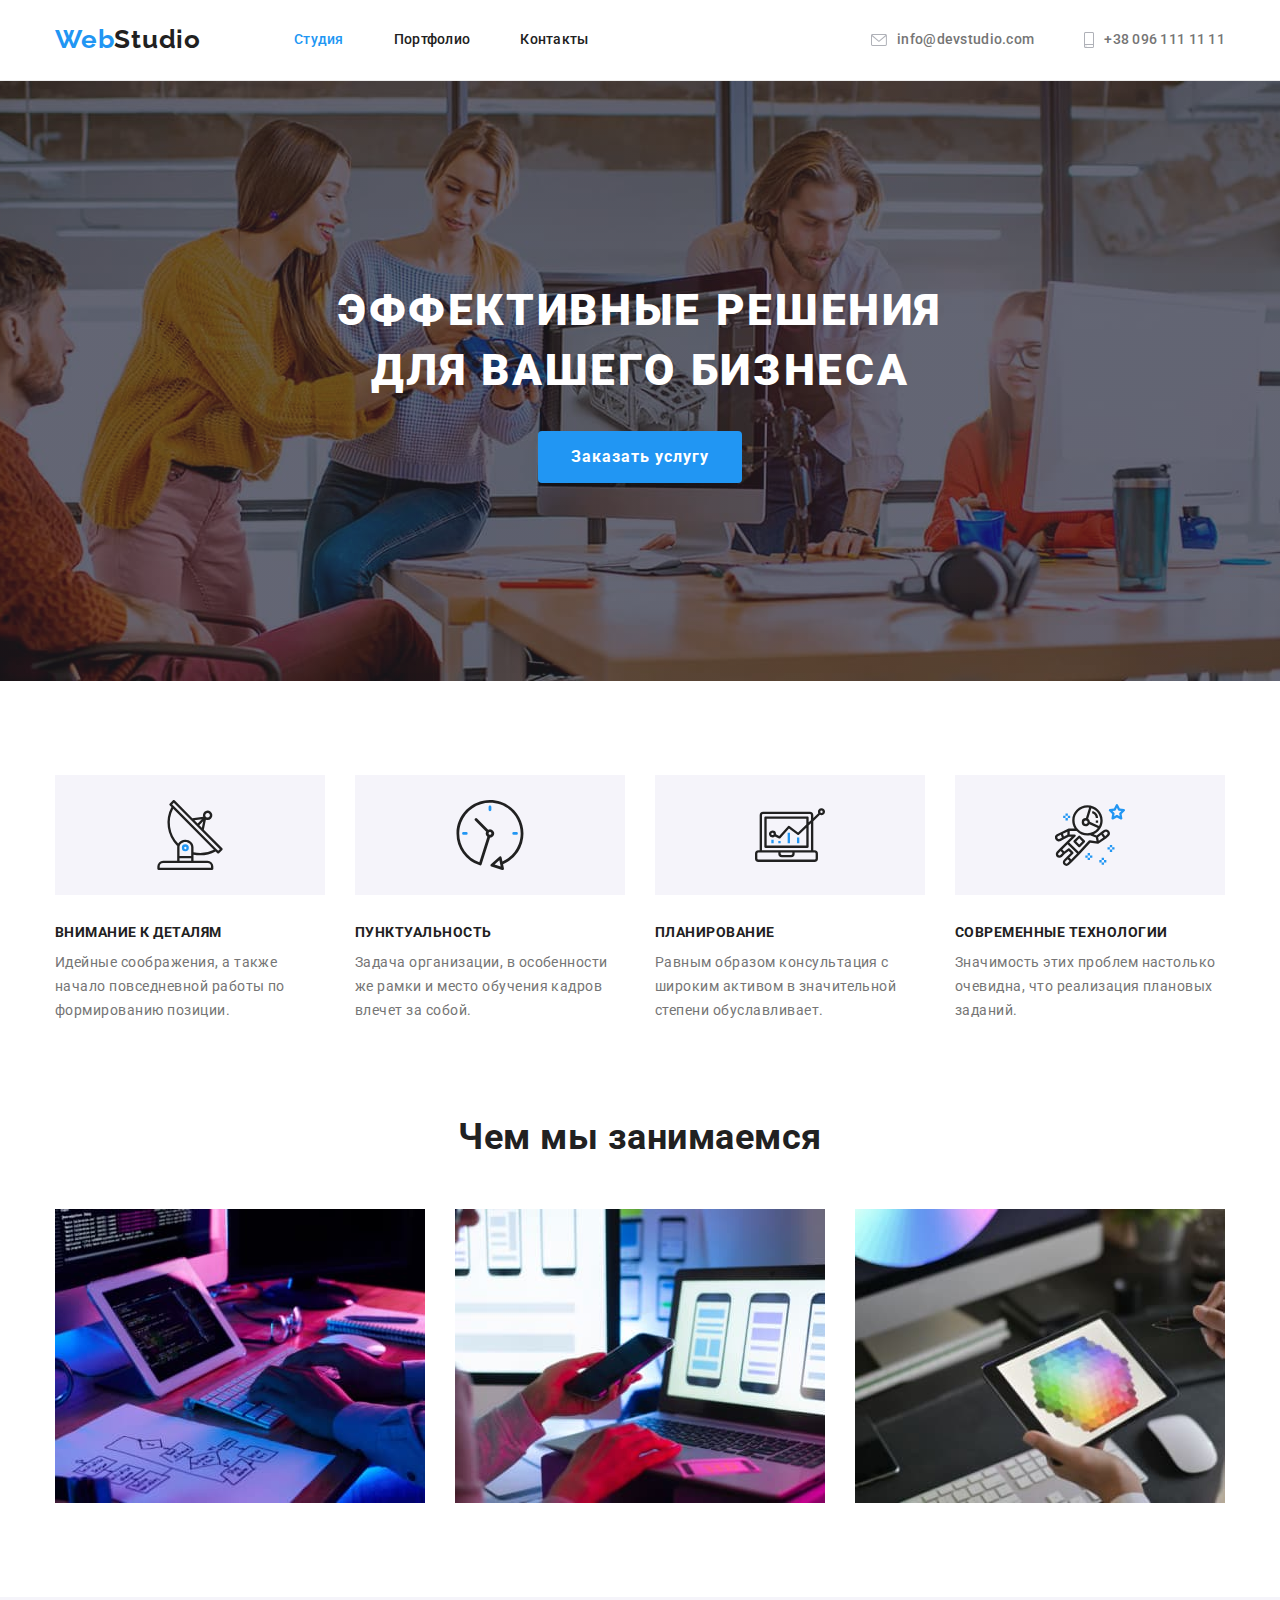
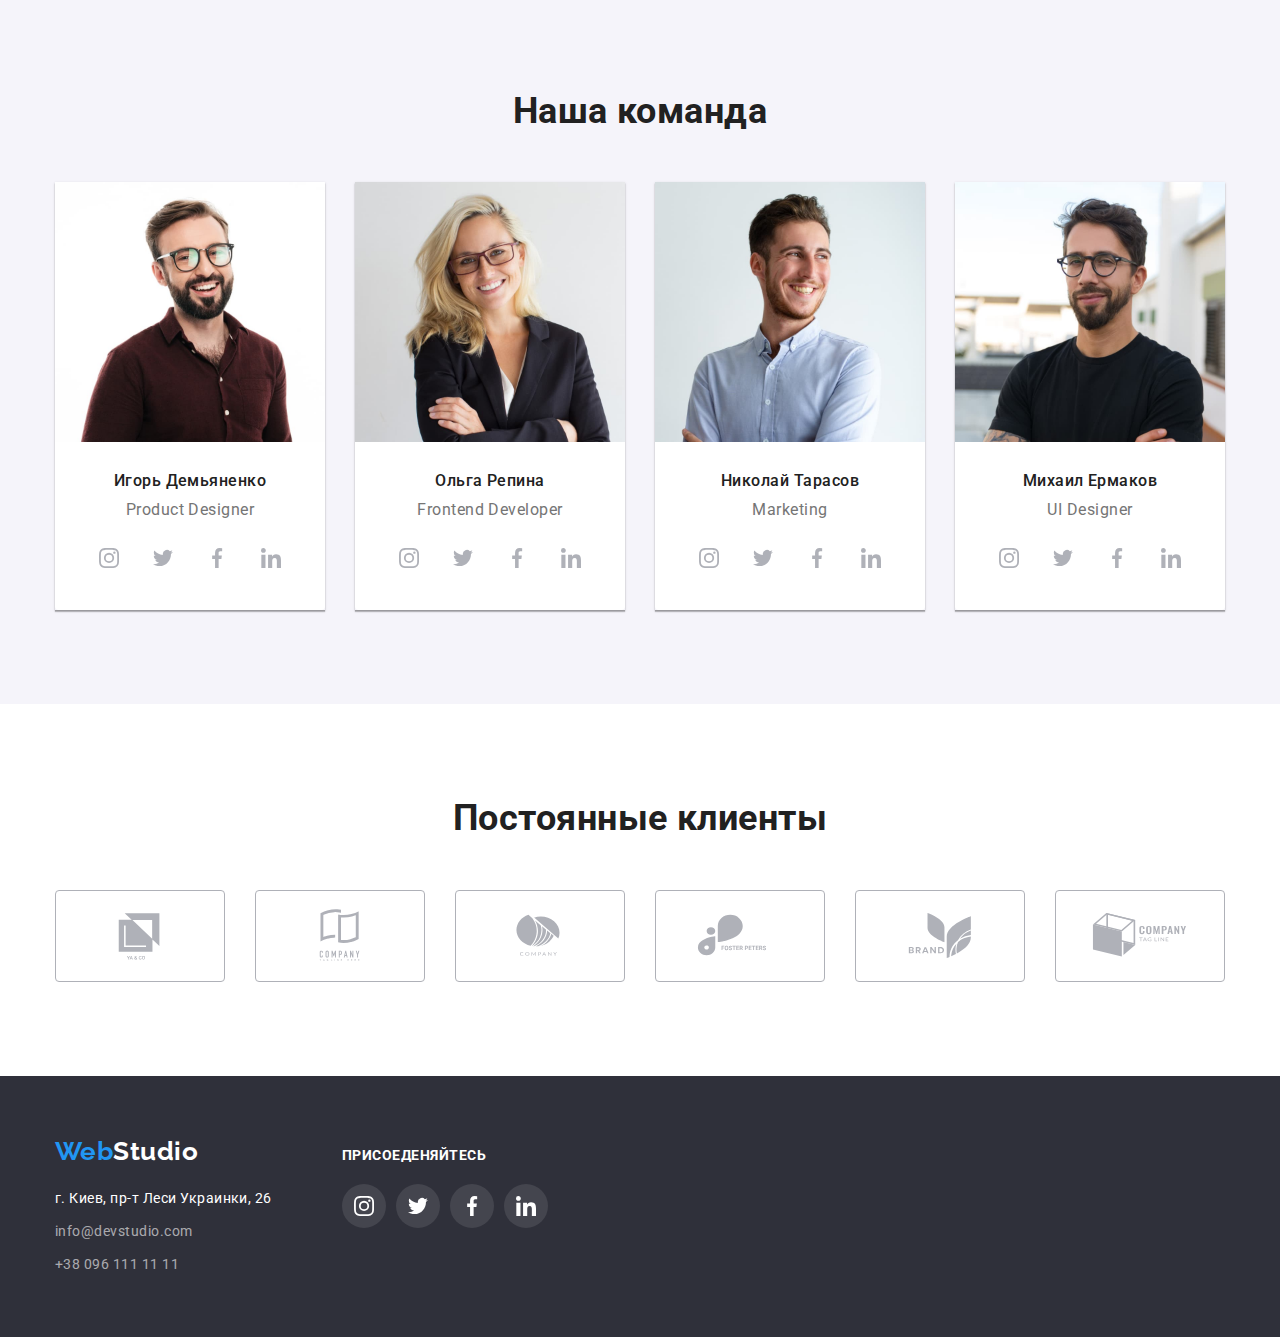
==== index.html @ 66652ff0 "создал репозиторий номер 5" ====
<!DOCTYPE html>
<html lang="ru">
<head>
    <meta charset="UTF-8">
    <meta http-equiv="X-UA-Compatible" content="IE=edge">
    <meta name="viewport" content="width=device-width, initial-scale=1.0">
    <title>WebStudio</title>
    <link href="https://fonts.googleapis.com/css2?family=Raleway:wght@700&family=Roboto:wght@400;500;700;900&display=swap"
        rel="stylesheet"/>
    <link rel="stylesheet" href="https://cdnjs.cloudflare.com/ajax/libs/modern-normalize/1.1.0/modern-normalize.min.css"/>
    <link rel="stylesheet" href="./css/styles.css" />
</head> 
<body class="page">
    <!-- Шапка страницы -->
    <header class="page-header">
        <div class="conteiner flex-header">
            <a href="./index.html" class="header__link--logo"><span class="color__text--logo">Web</span>Studio</a>
                <nav class="site-nav">
                    <ul class="header-nav list">
                        <li class="header-item"><a class="link current" href="./index.html">Студия</a></li>
                        <li class="header-item"><a class="link" href="./portfolio.html">Портфолио</a></li>
                        <li class="header-item"><a class="link" href="">Контакты</a></li>
                    </ul>
                </nav>
                    <ul class="contact list">
                        <li class="contact-item">
                            <a class="link-item" href="mailto:info@devstudio.com">
                                <svg class="contact-icon-mail">
                                    <use href="./images/symbol-defs.svg#icon-envelope">
                                    </use>
                                </svg>info@devstudio.com</a>
                            </li>
                        <li class="contact-item">
                            <a class="link-item" href="tel+380961111111">
                                <svg class="contact-icon-tel">
                                    <use href="./images/symbol-defs.svg#icon-smartphone">
                                    </use>
                                </svg>+38 096 111 11 11</a>
                             </li>
                    </ul>
        </div>
    </header>
    <!-- Уникальный контент страницы -->
    <main>
        <!-- Секция Герой -->
        <section class="hero">
            <div class="conteiner">
                <h1 class="hero-title">Эффективные решения для вашего бизнеса</h1>
                    <button class="hero-button" type="button">Заказать услугу</button>
            </div>
         </section>

         <!-- Секция Наши преимущества -->
        <section class="advantage">
            <div class="conteiner section">
            <!--Скрытый заголовок-->
        <h2 class="visually-hidden">Наши преимущества</h2>
            <ul class="advantage-list list">
                <li class="item icon-antenna">
                    <h3 class="advantage-title">Внимание к деталям</h3>
                    <p class="advantage-text">Идейные соображения, а также начало повседневной работы по формированию позиции.</p></li>
                <li class="item icon-clock">
                    <h3 class="advantage-title">Пунктуальность</h3>
                    <p class="advantage-text">Задача организации, в особенности же рамки и место обучения кадров влечет за собой.</p></li>
                <li class="item icon-diagram">
                    <h3 class="advantage-title">Планирование</h3>
                    <p class="advantage-text">Равным образом консультация с широким активом в значительной степени обуславливает.</p></li>
                <li class="item icon-astronaut">
                    <h3 class="advantage-title">Современные технологии</h3>
                    <p class="advantage-text">Значимость этих проблем настолько очевидна, что реализация плановых заданий.</p></li>
                </ul>
                
            </div>
    </section>

    <!-- Секция Примеры работ -->
    <section class="work-example">
        <div class="conteiner section">
        <h2 class="work-example-title">Чем мы занимаемся</h2>
            <ul class="example-images list">
                <div class="images-box">
                <li class="item"><img src="./images/img.jpg" alt="клавиатура и планшет" width="370"/></li>
                <li class="item"><img src="./images/img-2.jpg" alt="смартфон и ноутбук" width="370"/></li>
                <li class="item"><img src="./images/img-3.jpg" alt="планшет" width="370"/></li>
                </div>
            </ul>
            
        </div>
    </section>

         <!-- Секция Сотрудники -->
        <section class="employees">
            <div class="conteiner section">
            <h2 class="employees-title">Наша команда</h2>
                <ul class="employees-cards list">
                    <li class="card-item">
                        <div class="employees-cards-thumb">
                            <img src="./images/employees/img.jpg" alt="Сотрудник Игорь" width="270"/>
                        </div>
                        <div class="employees-cards-content">
                            <h3 class="card-title">Игорь Демьяненко</h3>
                            <p class="card-text" lang="en">Product Designer</p>
                                <ul class="social-link">
                                    <li class="link-icon">
                                         <a class="item-link" href="/">
                                         <svg class="item-icon">
                                            <use href="./images/symbol-defs.svg#icon-instagram"></use>
                                         </svg>
                                         </a>
                                     </li>
                                     <li class="link-icon">
                                        <a class="item-link" href="/">
                                        <svg class="item-icon">
                                            <use href="./images/symbol-defs.svg#icon-twitter"></use>
                                        </svg>
                                        </a>
                                    </li>
                                    <li class="link-icon">
                                        <a class="item-link" href="/">
                                            <svg class="item-icon">
                                                <use href="./images/symbol-defs.svg#icon-facebook"></use>
                                            </svg>
                                            </a>
                                     </li>
                                     <li class="link-icon">
                                         <a class="item-link" href="/">
                                            <svg class="item-icon">
                                                <use href="./images/symbol-defs.svg#icon-linkedin"></use>
                                            </svg>
                                            </a>
                                    </li>
                                 </ul>
                             </div>
                        </li>
                
                    <li class="card-item">
                        <div class="employees-cards-thumb">
                            <img src="./images/employees/img-2.jpg" alt="Сотрудник Ольга" width="270"/>
                        </div>
                        <div class="employees-cards-content">
                         <h3 class="card-title">Ольга Репина</h3>
                            <p class="card-text" lang="en">Frontend Developer</p>
                            <ul class="social-link">
                                <li class="link-icon">
                                    <a class="item-link" href="/">
                                        <svg class="item-icon">
                                            <use href="./images/symbol-defs.svg#icon-instagram"></use>
                                        </svg>
                                    </a>
                                </li>
                                <li class="link-icon">
                                    <a class="item-link" href="/">
                                        <svg class="item-icon">
                                            <use href="./images/symbol-defs.svg#icon-twitter"></use>
                                        </svg>
                                    </a>
                                </li>
                                <li class="link-icon">
                                    <a class="item-link" href="/">
                                        <svg class="item-icon">
                                            <use href="./images/symbol-defs.svg#icon-facebook"></use>
                                        </svg>
                                    </a>
                                </li>
                                <li class="link-icon">
                                    <a class="item-link" href="/">
                                        <svg class="item-icon">
                                            <use href="./images/symbol-defs.svg#icon-linkedin"></use>
                                        </svg>
                                    </a>
                                </li>
                            </ul>
                        </div>
                    </li> 
                    <li class="card-item">
                        <div class="employees-cards-thumb">
                            <img src="./images/employees/img-3.jpg" alt="Сотрудник Николай" width="270"/>
                        </div>
                        <div class="employees-cards-content">
                            <h3 class="card-title">Николай Тарасов</h3>
                            <p class="card-text" lang="en">Marketing</p>
                            <ul class="social-link">
                                <li class="link-icon">
                                    <a class="item-link" href="/">
                                        <svg class="item-icon">
                                            <use href="./images/symbol-defs.svg#icon-instagram"></use>
                                        </svg>
                                    </a>
                                </li>
                                <li class="link-icon">
                                    <a class="item-link" href="/">
                                        <svg class="item-icon">
                                            <use href="./images/symbol-defs.svg#icon-twitter"></use>
                                        </svg>
                                    </a>
                                </li>
                                <li class="link-icon">
                                    <a class="item-link" href="/">
                                        <svg class="item-icon">
                                            <use href="./images/symbol-defs.svg#icon-facebook"></use>
                                        </svg>
                                    </a>
                                </li>
                                <li class="link-icon">
                                    <a class="item-link" href="/">
                                        <svg class="item-icon">
                                            <use href="./images/symbol-defs.svg#icon-linkedin"></use>
                                        </svg>
                                    </a>
                                </li>
                            </ul>
                        </div>
                    </li> 
                    <li class="card-item">
                        <div class="employees-cards-thumb">
                            <img src="./images/employees/img-4.jpg" alt="Сотрудник Михаил" width="270"/>
                        </div>
                        <div class="employees-cards-content">
                            <h3 class="card-title">Михаил Ермаков</h3>
                            <p class="card-text" lang="en">UI Designer</p>
                            <ul class="social-link">
                                <li class="link-icon">
                                    <a class="item-link" href="/">
                                        <svg class="item-icon">
                                            <use href="./images/symbol-defs.svg#icon-instagram"></use>
                                        </svg>
                                    </a>
                                </li>
                                <li class="link-icon">
                                    <a class="item-link" href="/">
                                        <svg class="item-icon">
                                            <use href="./images/symbol-defs.svg#icon-twitter"></use>
                                        </svg>
                                    </a>
                                </li>
                                <li class="link-icon">
                                    <a class="item-link" href="/">
                                        <svg class="item-icon">
                                            <use href="./images/symbol-defs.svg#icon-facebook"></use>
                                        </svg>
                                    </a>
                                </li>
                                <li class="link-icon">
                                    <a class="item-link" href="/">
                                        <svg class="item-icon">
                                            <use href="./images/symbol-defs.svg#icon-linkedin"></use>
                                        </svg>
                                    </a>
                                </li>
                            </ul>
                        </div>
                    </li> 
                </ul>
            </div>
        </section>
        <section class="regular-customers">
            <div class="conteiner">
                <h2 class="customers-title">Постоянные клиенты</h2>
            <ul class="customers-list list">
                <li class="customers-item">
                    <a class="customers-link" href="/">
                    <svg class="customers-icon">
                        <use href="./images/symbol-defs.svg#icon-yaco">
                        </use>
                    </svg>
                </a>
                </li>
                <li class="customers-item"> 
                    <a class="customers-link" href="/">
                        <svg class="customers-icon">
                            <use href="./images/symbol-defs.svg#icon-company-th">
                            </use>
                        </svg>
                        </a>
                </li>
                <li class="customers-item"> 
                    <a class="customers-link" href="/">
                        <svg class="customers-icon">
                            <use href="./images/symbol-defs.svg#icon-company">
                            </use>
                        </svg>
                        </a>
                </li>
                <li class="customers-item"> 
                    <a class="customers-link" href="/">
                        <svg class="customers-icon">
                            <use href="./images/symbol-defs.svg#icon-foster">
                            </use>
                        </svg>
                        </a>
                </li>
                <li class="customers-item"> 
                    <a class="customers-link" href="/">
                        <svg class="customers-icon">
                            <use href="./images/symbol-defs.svg#icon-brand">
                            </use>
                        </svg>
                        </a>
                </li>
                <li class="customers-item"> 
                    <a class="customers-link" href="/">
                        <svg class="customers-icon">
                            <use href="./images/symbol-defs.svg#icon-company-tag-line">
                            </use>
                        </svg>
                        </a>
                </li>
            </ul>
            </div>
        </section>
    </main>

    <!-- Подвал страницы -->
    <footer class="page-footer">
        <div class="conteiner flex-footer">
        <div class="flex-box">
            <a href="/" class="footer__link--logo"><span class="color__text--logo">Web</span>Studio</a>
        <address>
            <ul class="footer-contact list">
                <li class="item"><p class="footer-text">г. Киев, пр-т Леси Украинки, 26</p></li>
                <li class="item"><a class="link" href="mailto:info@devstudio.com">info@devstudio.com</a></li>
                <li class="item"><a class="link" href="tel+380961111111">+38 096 111 11 11</a></li>
            </ul>
        </address>
        </div>
        <div class="flex-box-social">
        <article class="foter-title">Присоеденяйтесь</article>
        <ul class="footer-social-link">
        <li class="footer-link-icon">
            <a class="footer-item-link" href="/">
                <svg class="footer-icon">
                    <use href="./images/symbol-defs.svg#icon-instagram"></use>
                </svg>
            </a>
        </li>
        <li class="footer-link-icon">
            <a class="footer-item-link" href="/">
                 <svg class="footer-icon">
                 <use href="./images/symbol-defs.svg#icon-twitter"></use>
                </svg>
            </a>
        </li>
        <li class="footer-link-icon">
            <a class="footer-item-link" href="/">
                <svg class="footer-icon">
                    <use href="./images/symbol-defs.svg#icon-facebook"></use>
                 </svg>
            </a>
        </li>
        <li class="footer-link-icon">
            <a class="footer-item-link" href="/">
                 <svg class="footer-icon">
                    <use href="./images/symbol-defs.svg#icon-linkedin"></use>
                </svg>
            </a>
        </li>
        </ul>
        </div>
        </div>
    </footer>
</body>
</html>
---- css/styles.css ----
/* Сброс марджинов и падингов по тегам */
ul {
  padding: 0px;
  margin: 0px;
}
h1,
h2,
h3,
h4,
h5,
h6 {
  padding: 0px;
  margin: 0px;
}
p {
  padding: 0px;
  margin: 0px;
}
img {
  display: block;
  max-width: 100%;
  height: auto;
}
/* Переменные (var) */
:root {
  --primery-text-color: #757575;
  --title-text-color: #212121;
  --accent-color: #2196f3;
  --hero-footer-bcg-color: #2f303a;
  --primery-bcg-color: #ffffff;
  --employees-bcg-color: #f5f4fa;
  --footer-contact-color: rgba(255, 255, 255, 0.6);
  --hero-button-hover-color: #188ce8;
  --border-color-cards: #eeeeee;
  --card-set-gap: 30px;
  --primery-gap: 30px;
  --primery-icon-color: rgba(175, 177, 184, 1);
}

/* Сброс точек и подчеркиваний */
.list {
  list-style: none;
}

/* Скрытый заголовки */
/* .hidden-title {
  visibility: hidden;
  display: none;
} */

.visually-hidden {
  position: absolute;
  width: 1px;
  height: 1px;
  margin: -1px;
  padding: 0;
  overflow: hidden;
  border: 0;
  clip: rect(0 0 0 0);
}
/* Стилизация кнопки */
button {
  color: var(--title-text-color);
  background-color: var(--employees-bcg-color);
  font-family: inherit;
  font-weight: 500;
  font-size: 16px;
  line-height: 1.62;
  text-align: center;

  cursor: pointer;
  display: inline-block;
  padding: 6px 22px;
  border-radius: 4px;
  border: 1px solid transparent;
}

button:hover,
button:focus {
  color: var(--primery-bcg-color);
  background-color: var(--accent-color);
  box-shadow: 0px 3px 1px rgba(0, 0, 0, 0.1), 0px 1px 2px rgba(0, 0, 0, 0.08),
    0px 2px 2px rgba(0, 0, 0, 0.12);
}

/* Контейнер Центровочный */
.conteiner {
  margin-right: auto;
  margin-left: auto;
  width: 1200px;

  /* outline: 1px solid red; */
  padding-right: 15px;
  padding-left: 15px;
}

/* Падинги для одинаковых секций */

/* Body */

body {
  color: var(--primery-text-color);
  background-color: var(--primery-bcg-color);
  font-family: "Roboto", sans-serif;
  letter-spacing: 0.03em;
}

/* Хедер */

.page-header {
  font-weight: 500;
  font-size: 14px;
  line-height: 1.14;
  letter-spacing: 0.02em;

  border-bottom: 1px solid #ececec;
}

.flex-header {
  display: flex;
  align-items: center;
}

/* Логотип */
.header__link--logo {
  color: var(--title-text-color);
  font-family: "Raleway", sans-serif;
  font-weight: 700;
  font-size: 26px;
  line-height: 1.19;
  letter-spacing: 0.03em;
  text-decoration: none;

  display: block;
  padding-top: 24px;
  padding-bottom: 25px;
}

.color__text--logo {
  color: var(--accent-color);
}
.header__link--logo:hover,
.header__link--logo:focus {
  color: var(--accent-color);
}

/* Навигация сайта */

.header-nav .link {
  color: var(--title-text-color);
  text-decoration: none;

  display: block;
  padding-top: 32px;
  padding-bottom: 32px;
}

.header-nav {
  display: flex;
  margin-left: 93px;
}

.header-nav > .header-item:not(:last-child) {
  margin-right: 50px;
}

.header-nav .link:hover,
.header-nav .link:focus,
.header-nav .current {
  color: var(--accent-color);
}

/* Контакты */

.contact {
  display: flex;
  margin-left: auto;
  align-items: center;
}

.contact > .contact-item:not(:last-child) {
  margin-right: 50px;
}

.contact .link-item {
  color: var(--primery-text-color);
  text-decoration: none;
  align-items: center;
  display: inline-flex;
  padding-top: 32px;
  padding-bottom: 32px;
}
.link-item .contact-icon-mail:hover,
.link-item .contact-icon-mail:focus {
  fill: var(--accent-color);
}
.link-item .contact-icon-tel:hover,
.link-item .contact-icon-tel:focus {
  fill: var(--accent-color);
}

.contact-item .link-item:hover,
.contact-item .link-item:focus {
  color: var(--accent-color);
}

.contact-icon-mail {
  width: 16px;
  height: 12px;
  fill: var(--primery-icon-color);
  margin-right: 10px;
  display: inline-flex;
}
.contact .link-item:hover .contact-icon-mail,
.contact .link-item:focus .contact-icon-mail {
  fill: var(--accent-color);
}
.contact .link-item:hover .contact-icon-tel,
.contact .link-item:focus .contact-icon-tel {
  fill: var(--accent-color);
}
.contact-icon-tel {
  width: 10px;
  height: 16px;
  fill: var(--primery-icon-color);
  margin-right: 10px;
  display: inline-flex;
}
/* Секция Герой */
.hero {
  background-color: var(--hero-footer-bcg-color);
  text-align: center;

  padding-top: 200px;
  padding-bottom: 200px;
  max-width: 1600px;
  height: 600px;
  margin: 0 auto;

  background-image: linear-gradient(
      to right,
      rgba(47, 48, 58, 0.4),
      rgba(47, 48, 58, 0.4)
    ),
    url(../images/Img-hero.jpg);
  background-repeat: no-repeat;
  background-size: cover;
  background-position: center;
}

/* Заголовок Героя */
.hero-title {
  color: var(--primery-bcg-color);
  font-weight: 900;
  font-size: 44px;
  line-height: 1.36;
  letter-spacing: 0.06em;
  text-transform: uppercase;
  text-align: center;
  /* outline: 1px solid red; */

  /* margin-top: 0; */
  max-width: 696px;
  margin: 0 auto;
  margin-bottom: 30px;
}

/* Кнопка в Герое */
.hero-button {
  color: var(--primery-bcg-color);
  background-color: var(--accent-color);
  font-family: inherit;
  font-weight: 700;
  font-size: 16px;
  line-height: 1.87;
  letter-spacing: 0.06em;

  padding: 10px 32px;
  border-radius: 4px;
  text-align: center;
  border: 1px solid transparent;
  display: inline-block;
}

.hero-button:hover,
.hero-button:focus {
  background-color: var(--hero-button-hover-color);
  box-shadow: 0px 4px 4px rgba(0, 0, 0, 0.15);
}

/* Секция наши преимущества  */

.advantage {
  color: var(--primery-text-color);
  background-color: var(--primery-bcg-color);
  padding-top: 94px;
  padding-bottom: 94px;
}

.advantage-list {
  display: flex;
}

.advantage-list > .item {
  flex-basis: calc(100% / 4);
  margin-right: var(--primery-gap);
}

.advantage-list > .item:last-child {
  margin-right: 0;
}

.advantage-list .item::before {
  content: "";
  margin-bottom: 30px;
  display: block;
  height: 120px;
  background-color: var(--employees-bcg-color);
  background-repeat: no-repeat;
  background-position: center;
}

.advantage-list .icon-antenna::before {
  background-image: url(../images/antenna.svg);
}

.advantage-list .icon-clock::before {
  background-image: url(../images/clock.svg);
}

.advantage-list .icon-diagram::before {
  background-image: url(../images/diagram.svg);
}

.advantage-list .icon-astronaut::before {
  background-image: url(../images/astronaut.svg);
}

/* Заголовок */
.advantage-title {
  color: var(--title-text-color);
  font-weight: 700;
  font-size: 14px;
  line-height: 1.14;
  text-transform: uppercase;

  margin-bottom: 10px;
}

/* Текст в секции Наши преимущества */
.advantage-text {
  font-size: 14px;
  line-height: 1.71;
}

/* Секция примеры работ */

.work-example {
  color: var(--primery-text-color);
  background-color: var(--primery-bcg-color);
  padding-bottom: 94px;
}

.images-box {
  display: flex;
}

.images-box > .item {
  flex-basis: calc(100% / 3);
  margin-right: var(--primery-gap);
}
.images-box > .item:last-child {
  margin-right: 0;
}

/* Заголовок */
.work-example-title {
  color: var(--title-text-color);
  font-weight: 700;
  font-size: 36px;
  line-height: 1.16;
  text-align: center;

  margin-bottom: 50px;
}

/* Секция сотрудники */

.employees {
  color: var(--primery-text-color);
  background-color: var(--employees-bcg-color);
  padding-top: 94px;
  padding-bottom: 94px;
}

.employees-cards {
  display: flex;
}

.employees-cards > .card-item {
  flex-basis: calc(100% / 4);
  margin-right: var(--primery-gap);
  box-shadow: 0px 1px 3px rgba(0, 0, 0, 0.12), 0px 1px 1px rgba(0, 0, 0, 0.14),
    0px 2px 1px rgba(0, 0, 0, 0.2);
}

.employees-cards > .card-item:last-child {
  margin-right: 0;
}

.employees-cards-content {
  background-color: var(--primery-bcg-color);
  padding-top: var(--primery-gap);
  padding-bottom: var(--primery-gap);
  list-style: none;
  border-radius: 0px 0px 4px 4px;
}
/* Заголовок */
.employees-title {
  color: var(--title-text-color);
  font-weight: 700;
  font-size: 36px;
  line-height: 1.16;
  text-align: center;

  margin-bottom: 50px;
}

/* Заголовок карточек сотрудников */
.card-title {
  color: var(--title-text-color);
  font-weight: 500;
  font-size: 16px;
  line-height: 1.18;
  text-align: center;

  margin-bottom: 10px;
}

/* Текст в карточках сотрудников */
.card-text {
  font-size: 16px;
  line-height: 1.18;
  text-align: center;
  margin-bottom: 16px;
}

.social-link {
  display: flex;
  justify-content: center;
  align-items: center;
  /* outline: 1px solid violet;
  background-color: yellow; */
}

.social-link .link-icon {
  list-style: none;
  width: 44px;
  height: 44px;
  margin-right: 10px;
  /* outline: 1px solid springgreen; */
}
.link-icon:last-child {
  margin-right: 0px;
}

/* .social-link .link-icon:hover,
.social-link .link-icon:focus {
  background-color: var(--accent-color);
} */

.item-link {
  border-radius: 50%;
  align-items: center;
  justify-content: center;
  /* padding: 12px; */
  display: inline-flex;
  width: 100%;
  height: 100%;
  fill: var(--primery-icon-color);
}

.item-link:hover,
.item-link:focus {
  fill: var(--primery-bcg-color);
  background-color: var(--accent-color);
}
.item-link .item-icon {
  height: 20px;
  width: 20px;
}

/* Секция наши постоянные клиенты */
.regular-customers {
  padding-top: 94px;
  padding-bottom: 94px;
}
.customers-title {
  color: var(--title-text-color);
  font-weight: 700;
  font-size: 36px;
  line-height: 1.16;
  text-align: center;
  margin-bottom: 50px;
}
.customers-list {
  display: flex;
  /* justify-content: center;
  align-items: center; */
}

.customers-list .customers-item {
  flex-basis: calc(100% / 6);
  margin-right: var(--primery-gap);
  width: 170px;
  height: 92px;
  /* border: 1px solid var(--primery-icon-color);
  border-radius: 4px; */
  /* padding: 16px 32px; */
}

.customers-list .customers-item:last-child {
  margin-right: 0px;
}

.customers-item .customers-link {
  display: inline-flex;
  text-decoration: none;
  border: 1px solid var(--primery-icon-color);
  border-radius: 4px;
  width: 100%;
  height: 100%;
  align-items: center;
  justify-content: center;
}

.customers-link .customers-icon {
  /* justify-content: center;
  align-items: center;
  background-repeat: no-repeat; */
  width: 106px;
  height: 60px;
  /* padding: 16px 32px; */
  fill: var(--primery-icon-color);
}
.customers-link:hover .customers-icon,
.customers-link:focus .customers-icon {
  fill: var(--accent-color);
}

.customers-item .customers-link:hover,
.customers-item .customers-link:focus {
  border: 1px solid var(--accent-color);
}

/* Футер */
.page-footer {
  color: var(--primery-bcg-color);
  background-color: var(--hero-footer-bcg-color);
  padding-top: 60px;
  padding-bottom: 60px;
}

/* Логотип */
.footer__link--logo {
  color: var(--primery-bcg-color);
  font-family: "Raleway", sans-serif;
  font-weight: 700;
  font-size: 26px;
  line-height: 1.19;
  text-decoration: none;

  display: block;
  margin-bottom: 20px;
}

.footer__link--logo:hover,
.footer__link--logo:focus {
  color: var(--accent-color);
}

/* Футер-контакты */
.footer-contact .link {
  color: var(--footer-contact-color);
  text-decoration: none;
  font-style: normal;
  font-family: Roboto;
  font-size: 14px;
  line-height: 1.71;
}

.footer-contact > .item:not(:last-child) {
  margin-bottom: 9px;
}

.footer-contact .link:hover,
.footer-contact .link:focus {
  color: var(--accent-color);
}

/* Футер текст */
.footer-text {
  font-size: 14px;
  line-height: 1.71;
  font-style: normal;

  margin-bottom: 9px;
}
.foter-title {
  color: var(--primery-bcg-color);
  font-weight: 700;
  font-size: 14px;
  line-height: 1.14;
  text-transform: uppercase;
  margin-bottom: 20px;
}
.flex-footer {
  display: flex;
  align-items: baseline;
}

.flex-box {
  margin-right: 70px;
}
.footer-social-link {
  display: flex;
}

.footer-link-icon {
  list-style: none;
  border-radius: 50%;
  width: 44px;
  height: 44px;
  margin-right: 10px;
  background-repeat: no-repeat;
  background: rgba(255, 255, 255, 0.1);
}
.footer-link-icon:last-child {
  margin-right: 0px;
}

.footer-item-link .footer-icon {
  height: 20px;
  width: 20px;
}
.footer-item-link {
  display: inline-flex;
  border-radius: 50%;
  width: 100%;
  height: 100%;
  align-items: center;
  justify-content: center;
}

.footer-item-link:hover,
.footer-item-link:focus {
  background-color: var(--accent-color);
}

/* .footer-social-link .footer-link-icon:hover,
.footer-social-link .footer-link-icon:focus {
  background-color: var(--accent-color);
} */
.footer-icon {
  fill: var(--primery-bcg-color);
}

/* Portfolio */

/* Секция фильтр-кнопки */
.project-filter {
  padding-top: 94px;
  padding-bottom: 94px;
}

.filter-button.list {
  margin-bottom: 50px;
  display: flex;
  justify-content: center;
}

.filter-button > .item:not(:last-child) {
  margin-right: 8px;
}

/* Карточки проектов */
.project-cards {
  display: flex;
  flex-wrap: wrap;
  margin-top: calc(-1 * var(--card-set-gap));
  margin-left: calc(-1 * var(--card-set-gap));
}

.project-cards > .item {
  flex-basis: calc(100% / 3 - var(--card-set-gap));
  margin-top: var(--card-set-gap);
  margin-left: var(--card-set-gap);
}
.project-card-link {
  display: block;
}

.item .project-card-link:hover,
.item .project-card-link:focus {
  box-shadow: 0px 1px 1px rgba(0, 0, 0, 0.12), 0px 4px 4px rgba(0, 0, 0, 0.06),
    1px 4px 6px rgba(0, 0, 0, 0.16);
}
/* .project-cards > .item:hover,
.project-cards > .item:focus {
  box-shadow: 0px 1px 1px rgba(0, 0, 0, 0.12), 0px 4px 4px rgba(0, 0, 0, 0.06),
    1px 4px 6px rgba(0, 0, 0, 0.16);
} */
/* .card-thumb {
  outline: 1 px sold salmon;
} */

/* Контент в карточках */
.card-content {
  padding: 20px 24px;
  border-bottom: 1px solid var(--border-color-cards);
  border-right: 1px solid var(--border-color-cards);
  border-left: 1px solid var(--border-color-cards);
}

/* .card-content:hover,
.card-content:focus {
  box-shadow: 0px 1px 1px rgba(0, 0, 0, 0.12), 0px 4px 4px rgba(0, 0, 0, 0.06),
    1px 4px 6px rgba(0, 0, 0, 0.16);
} */
/* Заголовок карточек проектов */
.project-cards-title {
  color: var(--title-text-color);
  font-weight: 700;
  font-size: 18px;
  line-height: 2;
  letter-spacing: 0.06em;

  margin-bottom: 4px;
}

/* Текст карточек проектов */
.project-cards-text {
  color: var(--primery-text-color);
  font-size: 16px;
  line-height: 1.87;
}

/* Стилизация ссылки карты проекта */
.project-card-link {
  text-decoration: none;
}
/* .project-filter {
  background-color: yellow;
} */

/* .item * {
  outline: 1px solid violet;
} */
/* .card-item * {
  outline: 1px solid violet;
} */
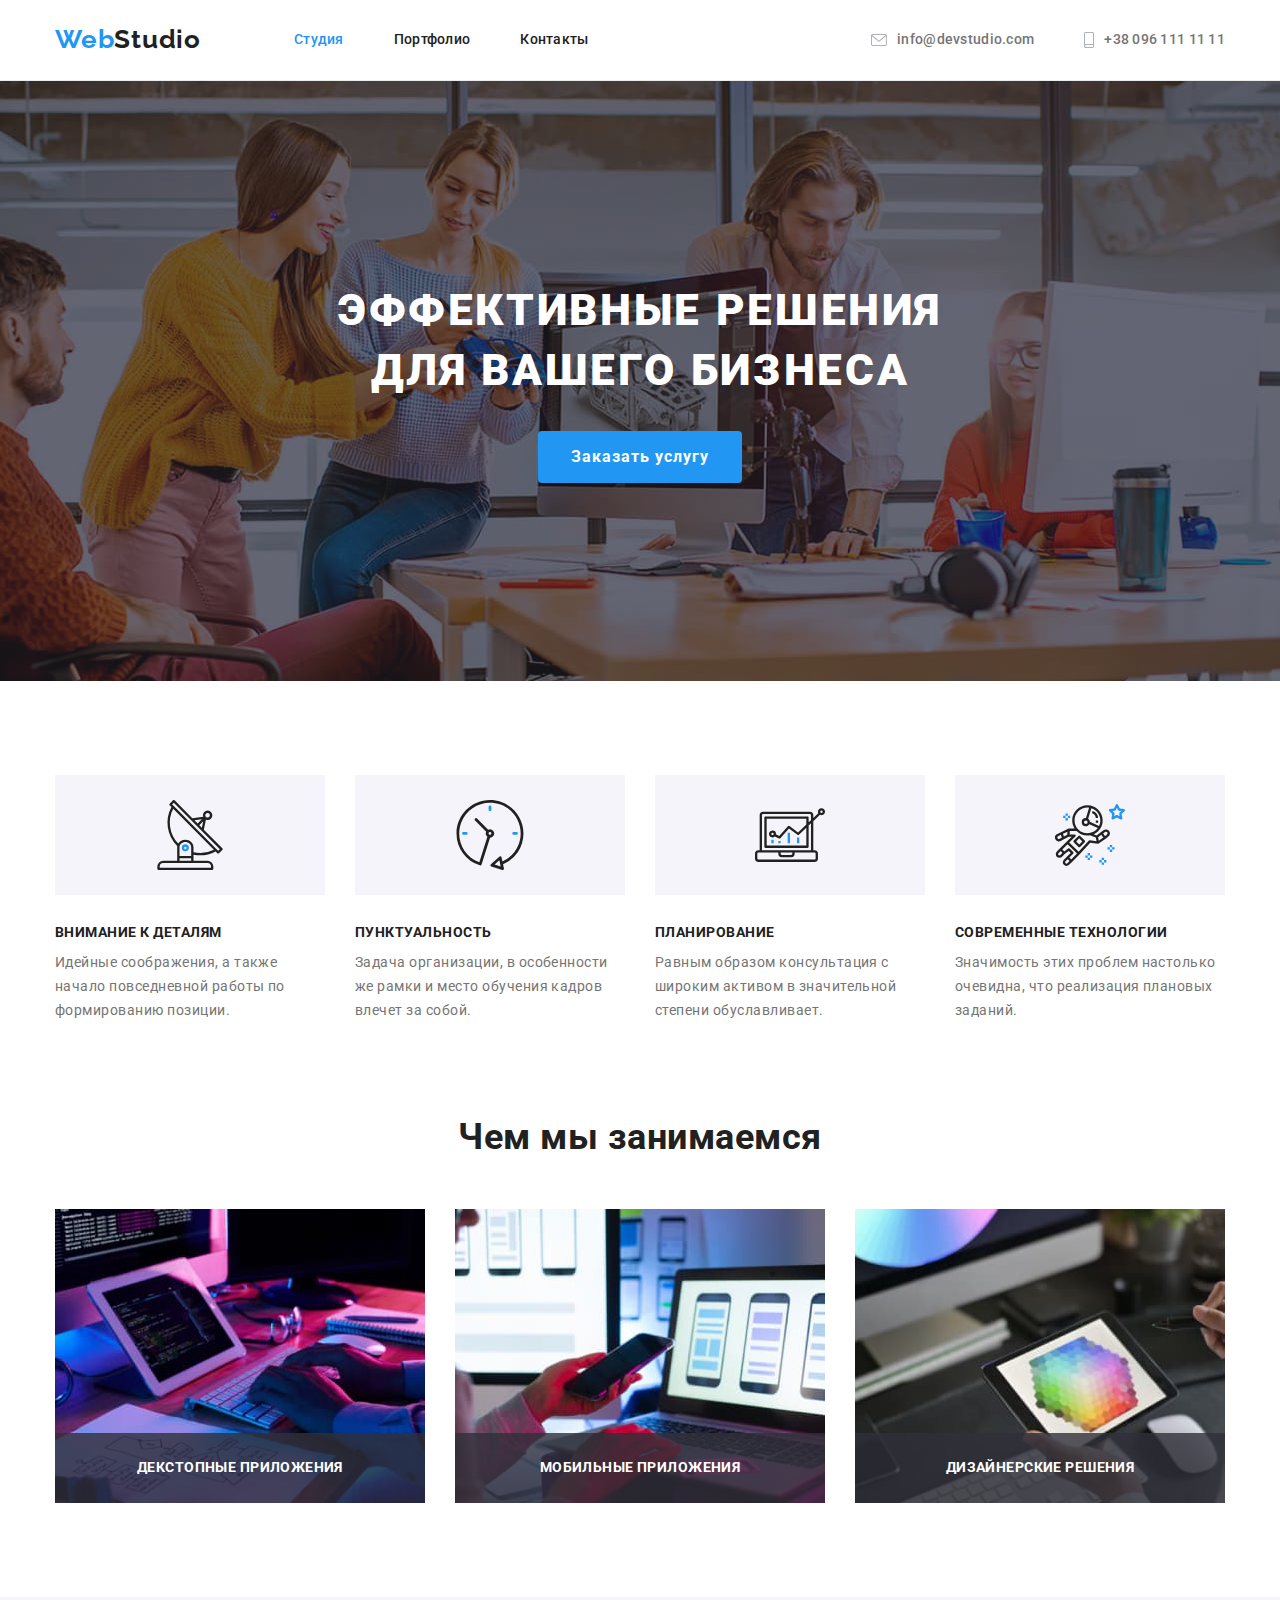
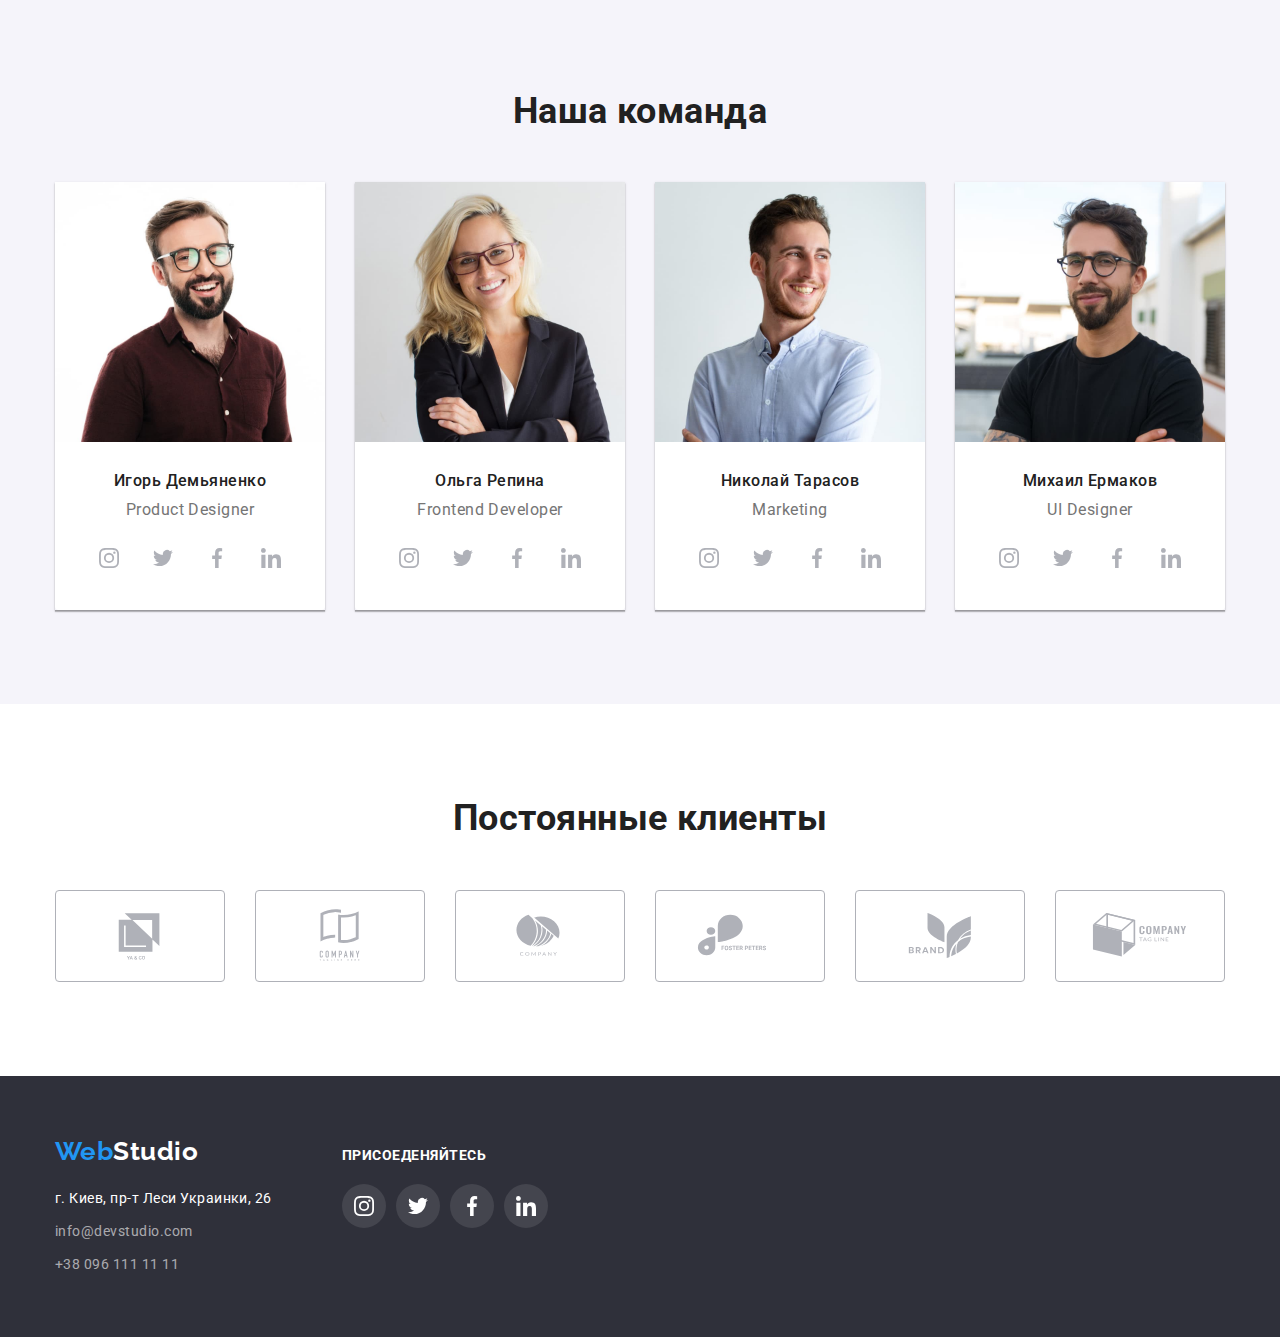
==== commit d1d3318d: "начал делать дз5" ====
--- a/index.html
+++ b/index.html
@@ -46,7 +46,7 @@
         <section class="hero">
             <div class="conteiner">
                 <h1 class="hero-title">Эффективные решения для вашего бизнеса</h1>
-                    <button class="hero-button" type="button">Заказать услугу</button>
+                    <button class="hero-button" type="button" data-modal-open>Заказать услугу</button>
             </div>
          </section>
 
@@ -79,12 +79,32 @@
         <h2 class="work-example-title">Чем мы занимаемся</h2>
             <ul class="example-images list">
                 <div class="images-box">
-                <li class="item"><img src="./images/img.jpg" alt="клавиатура и планшет" width="370"/></li>
-                <li class="item"><img src="./images/img-2.jpg" alt="смартфон и ноутбук" width="370"/></li>
-                <li class="item"><img src="./images/img-3.jpg" alt="планшет" width="370"/></li>
+                <li class="item">
+                    <div class="example-thumb">
+                    <img src="./images/img.jpg" alt="клавиатура и планшет" width="370"/>
+                    <div class="example-content">
+                    <h3 class="example-title">Декстопные приложения</h3>
+                    </div>
+                    </div>
+                </li>
+                <li class="item">
+                    <div class="example-thumb">
+                    <img src="./images/img-2.jpg" alt="смартфон и ноутбук" width="370"/>
+                    <div class="example-content">
+                        <h3 class="example-title">Мобильные приложения</h3>
+                    </div>
+                    </div>
+                </li>
+                <li class="item">
+                    <div class="example-thumb">
+                    <img src="./images/img-3.jpg" alt="планшет" width="370"/>
+                    <div class="example-content">
+                        <h3 class="example-title">Дизайнерские решения</h3>
+                    </div>
+                    </div>
+                </li>
                 </div>
             </ul>
-            
         </div>
     </section>
 
@@ -358,6 +378,17 @@
         </div>
         </div>
     </footer>
+    <!-- Модальное Окно -->
+    <div class="backdrop is-hidden" data-modal>
+        <div class="modal">
+            <button class="modal-btn" type="button" data-modal-close>
+                <svg class="icon-close">
+                    <use href="./images/symbol-defs.svg#icon-close"></use>
+                </svg>
+            </button>
+        </div>
+    </div>
+    <script src="./js/modal.js"></script>
 </body>
 </html>
 
--- a/css/styles.css
+++ b/css/styles.css
@@ -384,6 +384,39 @@
   margin-bottom: 50px;
 }
 
+/* .images-box .item {
+  display: flex;
+} */
+
+.item .example-thumb {
+  position: relative;
+}
+
+.item .example-content {
+  width: 100%;
+  height: 70px;
+  background-color: rgba(47, 48, 58, 0.8);
+
+  display: flex;
+  justify-content: center;
+  align-items: center;
+
+  position: absolute;
+  left: 0;
+  bottom: 0;
+}
+
+.example-content .example-title {
+  font-weight: 700;
+  font-size: 14px;
+  line-height: 1.14;
+  /* text-align: center; */
+  letter-spacing: 0.03em;
+  text-transform: uppercase;
+
+  color: var(--primery-bcg-color);
+}
+
 /* Секция сотрудники */
 
 .employees {
@@ -463,11 +496,6 @@
 .link-icon:last-child {
   margin-right: 0px;
 }
-
-/* .social-link .link-icon:hover,
-.social-link .link-icon:focus {
-  background-color: var(--accent-color);
-} */
 
 .item-link {
   border-radius: 50%;
@@ -657,10 +685,6 @@
   background-color: var(--accent-color);
 }
 
-/* .footer-social-link .footer-link-icon:hover,
-.footer-social-link .footer-link-icon:focus {
-  background-color: var(--accent-color);
-} */
 .footer-icon {
   fill: var(--primery-bcg-color);
 }
@@ -705,14 +729,6 @@
   box-shadow: 0px 1px 1px rgba(0, 0, 0, 0.12), 0px 4px 4px rgba(0, 0, 0, 0.06),
     1px 4px 6px rgba(0, 0, 0, 0.16);
 }
-/* .project-cards > .item:hover,
-.project-cards > .item:focus {
-  box-shadow: 0px 1px 1px rgba(0, 0, 0, 0.12), 0px 4px 4px rgba(0, 0, 0, 0.06),
-    1px 4px 6px rgba(0, 0, 0, 0.16);
-} */
-/* .card-thumb {
-  outline: 1 px sold salmon;
-} */
 
 /* Контент в карточках */
 .card-content {
@@ -722,11 +738,6 @@
   border-left: 1px solid var(--border-color-cards);
 }
 
-/* .card-content:hover,
-.card-content:focus {
-  box-shadow: 0px 1px 1px rgba(0, 0, 0, 0.12), 0px 4px 4px rgba(0, 0, 0, 0.06),
-    1px 4px 6px rgba(0, 0, 0, 0.16);
-} */
 /* Заголовок карточек проектов */
 .project-cards-title {
   color: var(--title-text-color);
@@ -745,17 +756,42 @@
   line-height: 1.87;
 }
 
+.hidden-content-text {
+  font-size: 18px;
+  line-height: 1.56;
+}
+
 /* Стилизация ссылки карты проекта */
 .project-card-link {
   text-decoration: none;
 }
-/* .project-filter {
-  background-color: yellow;
-} */
-
-/* .item * {
-  outline: 1px solid violet;
-} */
-/* .card-item * {
-  outline: 1px solid violet;
-} */
+
+/* Модальное окно */
+.backdrop {
+  position: fixed;
+  top: 0;
+  left: 0;
+  width: 100%;
+  height: 100%;
+  background-color: rgba(0, 0, 0, 0.2);
+}
+
+.backdrop.is-hidden {
+  opacity: 0;
+  pointer-events: none;
+}
+
+.modal {
+  position: absolute;
+  top: 50%;
+  left: 50%;
+  transform: translate(-50%, -50%);
+
+  min-width: 528px;
+  min-height: 581px;
+
+  background: var(--primery-bcg-color);
+  box-shadow: 0px 1px 3px rgba(0, 0, 0, 0.12), 0px 1px 1px rgba(0, 0, 0, 0.14),
+    0px 2px 1px rgba(0, 0, 0, 0.2);
+  border-radius: 4px;
+}
